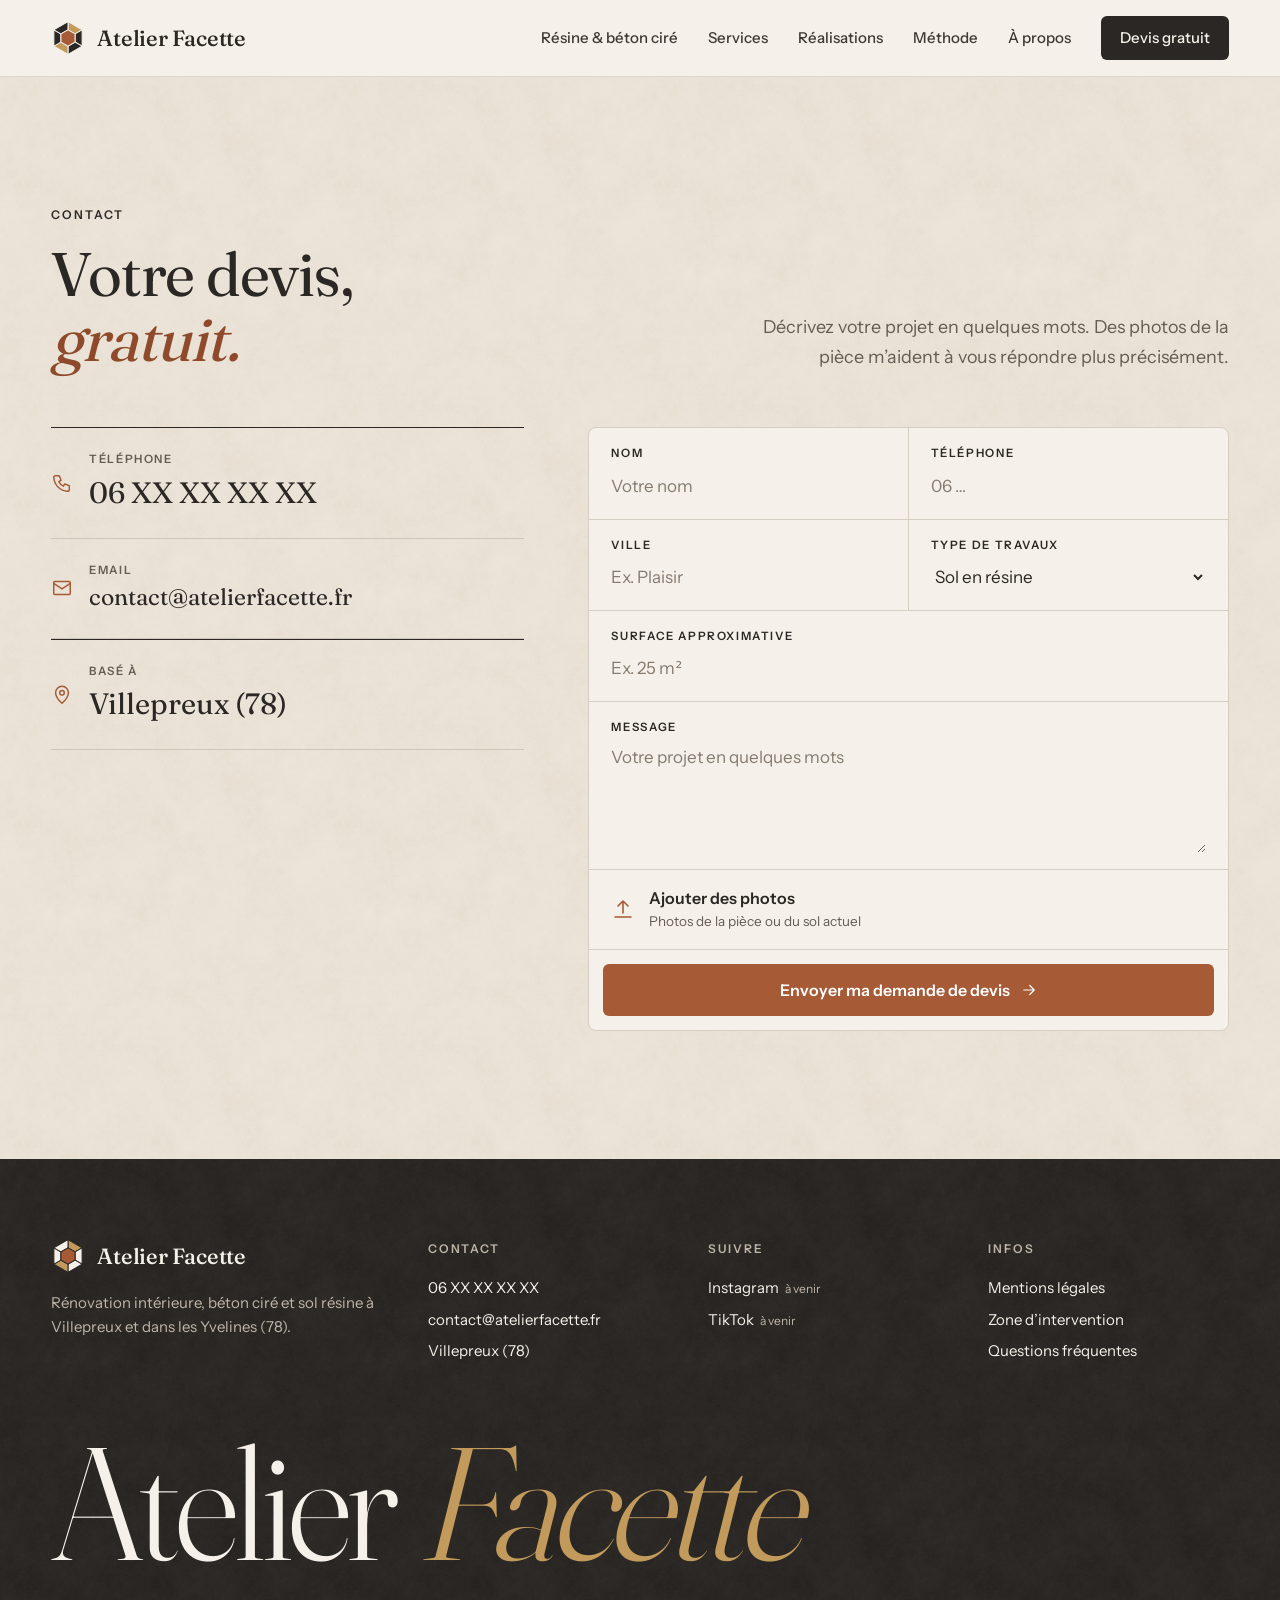
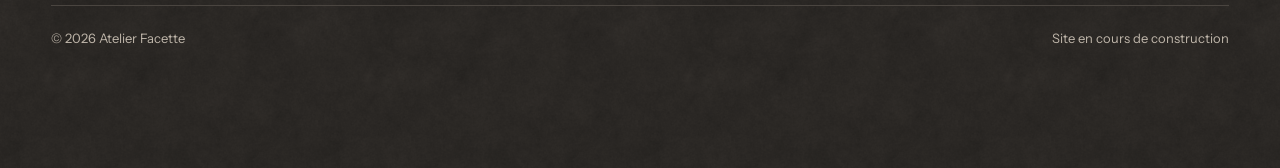
==== livrables/sites-web/2026-10-09_site-renovation/site/contact.html @ df1c3c62 "Atelier Facette : logo hexagonal et site vitrine de 7 pages - Logo : prompts Gemini, comparaison éme" ====
<!doctype html>
<html lang="fr">
<head>
<meta charset="utf-8">
<meta name="viewport" content="width=device-width, initial-scale=1">
<title>Demande de devis gratuit · Atelier Facette</title>
<meta name="description" content="Demandez votre devis gratuit pour vos travaux de béton ciré, sol résine ou rénovation intérieure dans les Yvelines.">
<!-- PHASE DE TEST : le site ne doit pas apparaître sur Google. Retirer cette ligne au lancement. -->
<meta name="robots" content="noindex, nofollow">
<meta name="theme-color" content="#F5F1EA">
<link rel="icon" href="images/favicon.svg" type="image/svg+xml">
<link rel="apple-touch-icon" href="images/icone-512.png">
<meta property="og:title" content="Atelier Facette, rénovation intérieure et béton ciré dans les Yvelines">
<meta property="og:description" content="Béton ciré, sol résine et rénovation intérieure à Villepreux et dans les Yvelines (78).">
<meta property="og:image" content="images/salon-beton-cire.jpg">
<meta property="og:locale" content="fr_FR">
<link rel="preload" href="fonts/Fraunces.ttf" as="font" type="font/ttf" crossorigin>
<link rel="stylesheet" href="css/style.css">
<script src="js/main.js" defer></script>
</head>
<body>
<a class="skip" href="#contenu">Aller au contenu</a>

<!-- ================= BARRE DE NAVIGATION ================= -->
<div class="top">
  <div class="wrap top-in">
    <a class="logo" href="index.html" aria-label="Atelier Facette, accueil">
      <span class="logo-mk"><svg viewBox="0 0 100 100" aria-hidden="true"><g stroke="#F5F1EA" stroke-width="3"><polygon points="50,2 91.57,26 70.78,38 50,26" fill="#C29A5B"/><polygon points="91.57,26 91.57,74 70.78,62 70.78,38" fill="#2A2724"/><polygon points="91.57,74 50,98 50,74 70.78,62" fill="#2A2724"/><polygon points="50,98 8.43,74 29.22,62 50,74" fill="#C29A5B"/><polygon points="8.43,74 8.43,26 29.22,38 29.22,62" fill="#2A2724"/><polygon points="8.43,26 50,2 50,26 29.22,38" fill="#2A2724"/><polygon points="50,26 70.78,38 70.78,62 50,74 29.22,62 29.22,38" fill="#A65A36"/></g></svg></span>
      <span class="logo-tx">Atelier Facette</span>
    </a>
    <nav class="nav" id="menu" aria-label="Menu principal">
      <a href="beton-cire-resine.html">Résine &amp; béton ciré</a>
      <a href="services.html">Services</a>
      <a href="realisations.html">Réalisations</a>
      <a href="methode.html">Méthode</a>
      <a href="a-propos.html">À propos</a>
      <a class="btn btn-ink" href="contact.html" style="min-height:44px;padding:0 18px">Devis gratuit</a>
    </nav>
    <button class="burger" type="button" aria-label="Ouvrir le menu" aria-expanded="false" aria-controls="menu"><svg viewBox="0 0 24 24" class="ic"><path d="M4 7h16M4 12h16M4 17h16"/></svg></button>
  </div>
</div>

<main id="contenu">

<section class="sec sand grain" id="contact">
  <div class="wrap">
    <div class="head rv">
      <div>
        <p class="lbl" style="margin:0 0 18px">Contact</p>
        <h1 class="h2">Votre devis,<br><em>gratuit.</em></h1>
      </div>
      <p class="intro">Décrivez votre projet en quelques mots. Des photos de la pièce m’aident à vous répondre plus précisément.</p>
    </div>
    <div class="ct-g">
      <div class="rv">
        <!-- À COMPLÉTER : téléphone et email -->
        <a class="ct-line" href="tel:06XXXXXXXX"><svg viewBox="0 0 24 24" class="ic"><path d="M5 4h4l2 5-2.5 1.5a11 11 0 0 0 5 5L15 13l5 2v4a2 2 0 0 1-2 2A16 16 0 0 1 3 6a2 2 0 0 1 2-2"/></svg><span><small>Téléphone</small><strong>06 XX XX XX XX</strong></span></a>
        <a class="ct-line" href="mailto:contact@atelierfacette.fr"><svg viewBox="0 0 24 24" class="ic"><rect x="3" y="5" width="18" height="14" rx="1"/><path d="M3 7l9 6 9-6"/></svg><span><small>Email</small><strong class="mail">contact@atelierfacette.fr</strong></span></a>
        <div class="ct-line"><svg viewBox="0 0 24 24" class="ic"><path d="M12 21s7-6.2 7-11.5A7 7 0 0 0 5 9.5C5 14.8 12 21 12 21z"/><circle cx="12" cy="9.5" r="2.5"/></svg><span><small>Basé à</small><strong>Villepreux (78)</strong></span></div>
      </div>
      <!-- Formulaire : pas encore branché. À la mise en ligne, il sera relié à un service d'envoi d'emails. -->
      <form class="form rv" id="devis">
        <div class="f"><label for="f-nom">Nom</label><input id="f-nom" name="nom" type="text" autocomplete="name" placeholder="Votre nom" required></div>
        <div class="f"><label for="f-tel">Téléphone</label><input id="f-tel" name="telephone" type="tel" autocomplete="tel" placeholder="06 …" required></div>
        <div class="f"><label for="f-ville">Ville</label><input id="f-ville" name="ville" type="text" placeholder="Ex. Plaisir"></div>
        <div class="f"><label for="f-type">Type de travaux</label>
          <select id="f-type" name="type">
            <option>Sol en résine</option>
            <option>Béton ciré</option>
            <option>Cuisine</option>
            <option>Salle de bain</option>
            <option>Murs (enduits, peinture)</option>
            <option>Sols (PVC, parquet, carrelage)</option>
            <option>Rénovation complète</option>
            <option>Autre</option>
          </select></div>
        <div class="f full"><label for="f-surf">Surface approximative</label><input id="f-surf" name="surface" type="text" inputmode="numeric" placeholder="Ex. 25 m²"></div>
        <div class="f full"><label for="f-msg">Message</label><textarea id="f-msg" name="message" placeholder="Votre projet en quelques mots"></textarea></div>
        <div class="f full"><label class="drop" for="f-photos"><svg viewBox="0 0 24 24" class="ic"><path d="M12 16V4M7 9l5-5 5 5M4 20h16"/></svg><span>Ajouter des photos<small class="drop-n">Photos de la pièce ou du sol actuel</small></span><input id="f-photos" name="photos" type="file" accept="image/*" multiple></label></div>
        <div class="f-go"><button class="btn btn-acc" type="submit">Envoyer ma demande de devis <svg viewBox="0 0 24 24" class="ic arr"><path d="M5 12h14M13 6l6 6-6 6"/></svg></button></div>
        <div class="sent" role="status" hidden>Version de test : l’envoi du formulaire sera branché à la mise en ligne.</div>
      </form>
    </div>
  </div>
</section>

</main>

<!-- ================= PIED DE PAGE ================= -->
<footer class="foot dark grain">
  <div class="wrap">
    <div class="foot-g">
      <div>
        <a class="logo" href="index.html" aria-label="Atelier Facette, accueil" style="color:#F5F1EA">
          <span class="logo-mk"><svg viewBox="0 0 100 100" aria-hidden="true"><g stroke="#2A2724" stroke-width="3"><polygon points="50,2 91.57,26 70.78,38 50,26" fill="#C29A5B"/><polygon points="91.57,26 91.57,74 70.78,62 70.78,38" fill="#F5F1EA"/><polygon points="91.57,74 50,98 50,74 70.78,62" fill="#F5F1EA"/><polygon points="50,98 8.43,74 29.22,62 50,74" fill="#C29A5B"/><polygon points="8.43,74 8.43,26 29.22,38 29.22,62" fill="#F5F1EA"/><polygon points="8.43,26 50,2 50,26 29.22,38" fill="#F5F1EA"/><polygon points="50,26 70.78,38 70.78,62 50,74 29.22,62 29.22,38" fill="#A65A36"/></g></svg></span>
          <span class="logo-tx">Atelier Facette</span>
        </a>
        <p class="foot-txt">Rénovation intérieure, béton ciré et sol résine à Villepreux et dans les Yvelines (78).</p>
      </div>
      <div><h2 class="lbl">Contact</h2><ul><li><a href="tel:06XXXXXXXX">06 XX XX XX XX</a></li><li><a href="mailto:contact@atelierfacette.fr">contact@atelierfacette.fr</a></li><li>Villepreux (78)</li></ul></div>
      <div><h2 class="lbl">Suivre</h2><ul><li>Instagram<span class="soon">à venir</span></li><li>TikTok<span class="soon">à venir</span></li></ul></div>
      <div><h2 class="lbl">Infos</h2><ul><li><a href="mentions-legales.html">Mentions légales</a></li><li><a href="a-propos.html#zone">Zone d’intervention</a></li><li><a href="methode.html#faq">Questions fréquentes</a></li></ul></div>
    </div>
    <div class="foot-big" aria-hidden="true">Atelier <em>Facette</em></div>
    <div class="foot-b"><span>© <span class="year">2026</span> Atelier Facette</span><span>Site en cours de construction</span></div>
  </div>
</footer>

<!-- Barre d'appel fixée en bas de l'écran, sur téléphone uniquement -->
<div class="callbar">
  <a class="btn btn-acc" href="tel:06XXXXXXXX"><svg viewBox="0 0 24 24" class="ic"><path d="M5 4h4l2 5-2.5 1.5a11 11 0 0 0 5 5L15 13l5 2v4a2 2 0 0 1-2 2A16 16 0 0 1 3 6a2 2 0 0 1 2-2"/></svg>Appeler</a>
  <a class="btn btn-ink" href="contact.html">Devis gratuit</a>
</div>

</body>
</html>
---- livrables/sites-web/2026-10-09_site-renovation/site/css/style.css ----
/* =========================================================
   Atelier Facette : feuille de style du site
   Couleurs, polices, mise en page et animations.
   ========================================================= */

/* ---------- Polices hébergées sur le site (pas d'appel à Google, conforme RGPD) ---------- */
@font-face{font-family:'Fraunces';src:url('../fonts/Fraunces.ttf') format('truetype');font-weight:100 900;font-display:swap}
@font-face{font-family:'Instrument Sans';src:url('../fonts/InstrumentSans.ttf') format('truetype');font-weight:400 700;font-display:swap}

/* ---------- Couleurs de la marque ---------- */
:root{
  --cream:#F5F1EA;     /* blanc cassé, fond principal */
  --sand:#EAE2D6;      /* sable, fond alterné */
  --stone:#D6CEC2;     /* béton clair, bordures */
  --pebble:#645B52;    /* galet, textes secondaires */
  --ink:#2A2724;       /* anthracite chaud, textes et fonds sombres */
  --terra:#A65A36;     /* terracotta, couleur d'accent */
  --terra-dark:#8E4A2B;
  --ochre:#C29A5B;     /* ocre, touches ponctuelles */
  --card:#FBF8F3;
  --serif:'Fraunces',Georgia,serif;
  --sans:'Instrument Sans',system-ui,sans-serif;
}

/* ---------- Bases ---------- */
*,*::before,*::after{box-sizing:border-box}
html{scroll-behavior:smooth}
body{margin:0;background:var(--cream);color:var(--ink);font-family:var(--sans);font-size:17px;line-height:1.6;overflow-x:clip}
/* Chaque page occupe au moins tout l'écran : le pied de page reste en bas, même si le contenu est court */
body{min-height:100vh;min-height:100dvh;display:flex;flex-direction:column}
main{flex:1}
img{max-width:100%}
a{color:var(--ink)}a:hover{color:var(--terra-dark)}
.wrap{max-width:1320px;margin:0 auto;padding:0 clamp(16px,4vw,56px)}
.sec{padding:clamp(80px,10vw,150px) 0;scroll-margin-top:72px;position:relative;isolation:isolate}
.cream{background:var(--cream)}
.sand{background:var(--sand)}
.dark{background:var(--ink);color:var(--cream)}
.grain::before{content:"";position:absolute;inset:0;background-image:url('../images/grain.png');background-size:320px 320px;opacity:.45;mix-blend-mode:soft-light;pointer-events:none;z-index:-1}
.dark.grain::before{opacity:.32;mix-blend-mode:overlay}
.skip{position:absolute;left:-9999px;top:8px;z-index:100;background:var(--ink);color:var(--cream);padding:10px 16px;border-radius:6px}
.skip:focus{left:16px;color:var(--cream)}

/* ---------- Textes ---------- */
.lbl{font-size:12px;font-weight:600;letter-spacing:.16em;text-transform:uppercase;color:var(--ink)}
.num{color:var(--terra-dark);margin-right:10px}
.muted{color:var(--pebble)}
.h1{margin:0;font-family:var(--serif);font-weight:400;font-size:clamp(48px,7.2vw,112px);line-height:1.02;letter-spacing:-.025em;max-width:11.5em}
.h2{margin:0;font-family:var(--serif);font-weight:400;font-size:clamp(38px,4.8vw,70px);line-height:1.05;letter-spacing:-.02em}
.h2 em{font-style:italic;color:var(--terra-dark)}
.dark .h2 em{color:var(--ochre)}
.intro{font-size:clamp(17px,1.4vw,19.5px);color:var(--pebble);max-width:500px;margin:0;line-height:1.65}
.dark .intro{color:#BFB6AA}
.head{display:flex;justify-content:space-between;align-items:flex-end;gap:28px 64px;flex-wrap:wrap}
.head .intro{text-align:right;margin-left:auto}
.eyebrow{display:flex;align-items:center;gap:12px;margin-bottom:26px}
.eyebrow i{width:22px;height:1px;background:var(--terra);display:block;flex:none}

/* ---------- Boutons ---------- */
.btn{display:inline-flex;align-items:center;justify-content:center;gap:10px;min-height:52px;padding:0 26px;border-radius:6px;font-weight:600;font-size:16px;text-decoration:none;border:1px solid transparent;cursor:pointer;font-family:inherit;transition:background-color .35s ease,color .35s ease,border-color .35s ease}
.btn svg{width:18px;height:18px}
.btn .arr{transition:transform .35s ease}
.btn:hover .arr{transform:translateX(4px)}
.btn-acc{background:var(--terra);color:#fff}.btn-acc:hover{background:var(--terra-dark);color:#fff}
.btn-line{border-color:#CFC6B9;color:var(--ink);background:transparent}.btn-line:hover{border-color:var(--ink);background:var(--ink);color:var(--cream)}
.btn-ink{background:var(--ink);color:var(--cream)}.btn-ink:hover{background:var(--terra);color:#fff}
.ic{fill:none;stroke:currentColor;stroke-width:1.6;stroke-linecap:round;stroke-linejoin:round}

/* ---------- Légendes et images ---------- */
.cap{position:absolute;left:16px;bottom:16px;display:flex;align-items:center;gap:10px;background:rgba(245,241,234,.94);padding:8px 13px;border-radius:5px;font-size:13.5px;font-weight:600;z-index:3}
.cap small{font-size:11px;font-weight:600;letter-spacing:.14em;text-transform:uppercase;color:var(--pebble)}
.img{display:block;width:100%;height:100%;object-fit:cover}
.ph{background-color:#E1D8CB;background-image:repeating-linear-gradient(135deg,rgba(42,39,36,.07) 0 1px,transparent 1px 12px);display:flex;align-items:center;justify-content:center}
.ph span{font-size:11.5px;font-weight:600;letter-spacing:.14em;text-transform:uppercase;color:var(--pebble);background:var(--cream);padding:7px 12px;border-radius:4px}
.zoom img{transition:transform 1.2s cubic-bezier(.2,.7,.2,1)}
.zoom:hover img{transform:scale(1.05)}

/* ---------- Barre de navigation ---------- */
.top{position:sticky;top:0;z-index:30;background:rgba(245,241,234,.93);backdrop-filter:blur(10px);-webkit-backdrop-filter:blur(10px);border-bottom:1px solid #DED6CA}
.top-in{display:flex;align-items:center;justify-content:space-between;gap:24px;height:76px}
.logo{display:flex;align-items:center;gap:12px;text-decoration:none;color:var(--ink)}
.logo-mk{position:relative;display:block;width:34px;height:34px;overflow:hidden;-webkit-mask:linear-gradient(#000 0 0);mask:linear-gradient(#000 0 0)}
.logo-mk svg{display:block;width:34px;height:34px}
.logo-mk::after{content:"";position:absolute;top:-20%;bottom:-20%;left:-80%;width:45%;background:linear-gradient(100deg,transparent,rgba(255,255,255,.85),transparent);transform:skewX(-18deg);opacity:0}
.logo-tx{font-family:var(--serif);font-weight:500;font-size:22px;letter-spacing:-.01em;line-height:1}
.nav{display:flex;align-items:center;gap:30px}
.nav a{text-decoration:none;font-weight:500;font-size:15px;color:#3E3933}
.nav a:hover{color:var(--terra-dark)}
/* Page en cours, soulignée dans le menu */
.nav a[aria-current="page"]{color:var(--ink);font-weight:600;text-decoration:underline;text-decoration-color:var(--terra);text-decoration-thickness:2px;text-underline-offset:8px}
.nav a.btn{color:var(--cream)}
.burger{display:none;width:48px;height:48px;border:1px solid #CFC6B9;border-radius:6px;background:transparent;align-items:center;justify-content:center;cursor:pointer;color:var(--ink)}
.burger svg{width:22px;height:22px}

/* ---------- En-tête (hero) ---------- */
.hero{padding:clamp(48px,7vw,100px) 0 0}
.hero-head{display:flex;justify-content:space-between;align-items:flex-end;gap:32px 64px;flex-wrap:wrap}
.hero-r{display:flex;flex-direction:column;align-items:flex-end;gap:26px;max-width:450px;margin-left:auto}
.hero-r .intro{text-align:right}
.cta{display:flex;flex-wrap:wrap;gap:10px;justify-content:flex-end}
.w{display:inline-block;white-space:pre}
.tabs{display:flex;gap:32px;margin-top:clamp(48px,6vw,80px);border-bottom:1px solid var(--stone);overflow-x:auto;scrollbar-width:none}
.tabs::-webkit-scrollbar{display:none}
.tab{appearance:none;background:none;border:0;border-bottom:2px solid transparent;margin-bottom:-1px;padding:12px 0;display:flex;align-items:center;gap:9px;font-family:inherit;font-size:16px;font-weight:500;color:var(--pebble);cursor:pointer;white-space:nowrap;min-height:48px;transition:color .3s,border-color .3s}
.tab svg{width:19px;height:19px}
.tab:hover{color:var(--ink)}
.tab[aria-selected="true"]{color:var(--ink);font-weight:600;border-bottom-color:var(--terra)}
.show{position:relative;margin-top:24px;aspect-ratio:21/9;overflow:hidden;border-radius:8px;background:#E1D8CB}
.par{position:absolute;left:0;right:0;top:-7%;height:114%}
.slide{position:absolute;inset:0;opacity:0;transition:opacity 1.6s ease}
.slide.on{opacity:1}
.slide img{display:block;width:100%;height:100%;object-fit:cover;transform-origin:60% 50%}
.dots{position:absolute;right:68px;bottom:28px;display:flex;gap:6px;z-index:3}
.dots i{display:block;width:22px;height:2px;background:rgba(245,241,234,.55);border-radius:2px}
.dots i.on{background:var(--cream)}
.pause{position:absolute;right:16px;bottom:16px;z-index:3;width:44px;height:44px;border-radius:50%;border:0;background:rgba(245,241,234,.94);color:var(--ink);display:flex;align-items:center;justify-content:center;cursor:pointer}
.pause svg{width:16px;height:16px}
.facts{display:grid;grid-template-columns:repeat(4,minmax(0,1fr));border-bottom:1px solid var(--stone);margin-top:8px}
.fact{padding:26px 24px 30px 0;display:flex;flex-direction:column;gap:6px}
.fact + .fact{padding-left:24px;border-left:1px solid var(--stone)}
.fact b{font-family:var(--serif);font-size:21px;font-weight:400;line-height:1.25}

/* ---------- Spécialité ---------- */
.spec-g{display:grid;grid-template-columns:minmax(0,1fr) minmax(0,1fr);gap:clamp(32px,5vw,72px);margin-top:64px}
.adv{list-style:none;margin:0;padding:0;border-top:1px solid var(--stone)}
.adv li{display:grid;grid-template-columns:48px minmax(0,1fr);gap:8px;padding:24px 0;border-bottom:1px solid var(--stone)}
.adv .lbl{padding-top:6px;color:var(--terra-dark)}
.adv h3{margin:0;font-family:var(--serif);font-size:23px;font-weight:400}
.adv p{margin:4px 0 0;color:var(--pebble);font-size:16px}
.nuan{background:var(--cream);border-radius:8px;overflow:hidden;display:flex;flex-direction:column;box-shadow:0 1px 0 var(--stone)}
.nuan-pv{position:relative;aspect-ratio:4/3;overflow:hidden}
.nuan-pv .tx{position:absolute;inset:0;width:100%;height:100%;object-fit:cover;opacity:0;transition:opacity .9s ease}
.nuan-pv .tx.on{opacity:1}
.nuan-body{padding:22px 24px 24px;display:flex;flex-direction:column;gap:18px}
.nuan-top{display:flex;justify-content:space-between;gap:16px;align-items:baseline;flex-wrap:wrap}
.sws{display:grid;grid-template-columns:repeat(6,minmax(0,1fr));gap:8px}
.sw{appearance:none;border:1px solid var(--stone);border-radius:6px;padding:4px;background:var(--card);cursor:pointer;display:flex;flex-direction:column;gap:6px;font-family:inherit;color:var(--ink);min-height:44px;transition:border-color .3s}
.sw img{display:block;width:100%;aspect-ratio:1;object-fit:cover;border-radius:4px}
.sw span{font-size:11.5px;font-weight:600;line-height:1.15;text-align:center;padding-bottom:2px}
.sw:hover{border-color:#A79C8E}
.sw[aria-pressed="true"]{border-color:var(--ink);box-shadow:inset 0 -2px 0 var(--terra)}
.rooms{display:grid;grid-template-columns:repeat(3,minmax(0,1fr));gap:20px;margin-top:clamp(56px,7vw,96px)}
.room{display:flex;flex-direction:column;gap:14px}
.room .fr{position:relative;aspect-ratio:4/5;overflow:hidden;border-radius:8px;background:#E1D8CB}
.room h3{margin:0;font-family:var(--serif);font-size:23px;font-weight:400}
.room p{margin:0;color:var(--pebble);font-size:15.5px}

/* ---------- Services ---------- */
.svc{display:grid;grid-template-columns:repeat(3,minmax(0,1fr));gap:16px;margin-top:64px}
.card{padding:30px 28px 32px;border:1px solid var(--stone);border-radius:8px;display:flex;flex-direction:column;gap:12px;min-height:250px;background:var(--card);transition:border-color .35s,transform .35s}
.card:hover{border-color:#A79C8E;transform:translateY(-3px)}
.card .top-r{display:flex;justify-content:space-between;align-items:flex-start;margin-bottom:20px}
.card .top-r svg{width:30px;height:30px;color:var(--terra)}
.card h3{margin:0;font-family:var(--serif);font-size:24px;font-weight:400;line-height:1.2}
.card p{margin:0;color:var(--pebble);font-size:16px}
.card .lbl{color:var(--pebble)}
.card.feat{background:var(--ink);color:var(--cream);border-color:var(--ink)}
.card.feat p{color:#BFB6AA}
.card.feat .top-r svg{color:var(--ochre)}
.tagacc{font-size:11px;font-weight:700;letter-spacing:.14em;text-transform:uppercase;background:var(--terra);color:#fff;padding:5px 10px;border-radius:4px}

/* ---------- Réalisations (avant / après) ---------- */
.real-g{display:grid;grid-template-columns:repeat(3,minmax(0,1fr));gap:20px;margin-top:64px}
.ba{--pos:50%;position:relative;aspect-ratio:4/5;overflow:hidden;user-select:none;border-radius:8px;background:#E1D8CB}
.ba > .ph,.ba > .after{position:absolute;inset:0}
.ba .ph span{position:absolute;right:14px;bottom:14px}
.ba .after{overflow:hidden;clip-path:inset(0 calc(100% - var(--pos)) 0 0)}
.ba .after img{display:block;width:100%;height:100%;object-fit:cover;transition:transform 1.2s cubic-bezier(.2,.7,.2,1)}
.ba:hover .after img{transform:scale(1.05)}
.ba-lab{position:absolute;top:14px;z-index:3;padding:5px 10px;border-radius:4px;font-size:11px;font-weight:700;letter-spacing:.14em;background:var(--cream);color:var(--ink)}
.ba-line{position:absolute;top:0;bottom:0;left:var(--pos);width:2px;background:var(--cream);z-index:2;transform:translateX(-1px);pointer-events:none}
.ba-knob{position:absolute;top:50%;left:50%;width:44px;height:44px;margin:-22px 0 0 -22px;border-radius:50%;background:var(--cream);box-shadow:0 4px 16px rgba(42,39,36,.22);display:flex;align-items:center;justify-content:center;color:var(--ink)}
.ba-knob svg{width:20px;height:20px}
.ba input{position:absolute;inset:0;width:100%;height:100%;opacity:0;cursor:ew-resize;z-index:4;margin:0}
.real-c h3{margin:16px 0 2px;font-family:var(--serif);font-size:21px;font-weight:400}
.real-c p{margin:0;font-size:12px;font-weight:600;letter-spacing:.14em;text-transform:uppercase;color:var(--pebble)}

/* ---------- Méthode ---------- */
.dark .lbl{color:var(--cream)}
.dark .num{color:var(--ochre)}
.steps{list-style:none;margin:64px 0 0;padding:0;display:grid;grid-template-columns:repeat(5,minmax(0,1fr));border-top:1px solid var(--cream)}
.steps li{padding:26px 22px 0 0}
.steps li + li{padding-left:22px;border-left:1px solid #4A4540}
.steps .k{font-family:var(--serif);font-size:48px;line-height:1;color:var(--ochre);font-weight:300}
.steps h3{margin:34px 0 8px;font-family:var(--serif);font-size:23px;font-weight:400;line-height:1.2}
.steps p{margin:0;color:#BFB6AA;font-size:15.5px}
.free{display:inline-block;margin-top:12px;font-size:11px;font-weight:700;letter-spacing:.14em;text-transform:uppercase;background:var(--terra);color:#fff;padding:4px 9px;border-radius:4px}

/* ---------- À propos ---------- */
.ab-g{display:grid;grid-template-columns:minmax(0,1fr) minmax(0,1fr);gap:clamp(32px,6vw,96px);align-items:stretch}
.ab-ph{position:relative;min-height:560px;overflow:hidden;border-radius:8px;background:#E1D8CB}
.ab-tx{display:flex;flex-direction:column;justify-content:space-between;gap:40px}
.ab-tx p:not(.lbl){font-size:clamp(17px,1.35vw,19px);color:#3E3933;margin:0 0 16px}
.stats{display:grid;grid-template-columns:repeat(2,minmax(0,1fr));gap:12px}
.stat{padding:22px 22px 24px;border:1px solid var(--stone);border-radius:8px;background:var(--card)}
.stat b{display:block;font-family:var(--serif);font-size:clamp(44px,4.2vw,62px);font-weight:300;line-height:1;font-variant-numeric:tabular-nums}
.stat b small{font-family:var(--sans);font-size:.3em;font-weight:600;letter-spacing:.06em;color:var(--terra-dark);margin-left:6px;vertical-align:.9em}
.stat p{margin:8px 0 0;font-size:15px;color:var(--pebble)}

/* ---------- Avis ---------- */
.avis{display:grid;grid-template-columns:repeat(3,minmax(0,1fr));gap:20px;margin-top:48px}
.avis-c{border:1px dashed #BDB3A5;border-radius:8px;min-height:190px;padding:24px;display:flex;flex-direction:column;justify-content:space-between;color:var(--pebble);font-size:15px}

/* ---------- Zone d'intervention ---------- */
.zone-g{display:grid;grid-template-columns:minmax(0,1fr) minmax(0,1fr);gap:clamp(32px,5vw,80px);align-items:center;margin-top:56px}
.towns{list-style:none;margin:0;padding:0;border-top:1px solid #CFC6B9}
.towns li{display:flex;justify-content:space-between;align-items:center;padding:16px 0;border-bottom:1px solid #CFC6B9;font-size:18px;font-weight:500}
.towns li.base{font-family:var(--serif);font-size:22px;font-weight:500}
.towns li .lbl{font-family:var(--sans);color:var(--pebble);font-size:11px}
.towns li.base .lbl{color:var(--terra-dark)}
.map{position:relative;aspect-ratio:1/1;background:var(--cream);border-radius:8px;overflow:hidden}
.ring{position:absolute;left:36%;top:42%;transform:translate(-50%,-50%);border:1px dashed #BDB3A5;border-radius:50%}
.pin{position:absolute;transform:translate(-50%,-50%);display:flex;align-items:center;gap:8px}
.pin i{width:9px;height:9px;border-radius:50%;background:var(--ink);display:block;flex:none}
.pin span{font-size:12.5px;font-weight:600;white-space:nowrap}
.pin.base i{width:16px;height:16px;background:var(--terra);box-shadow:0 0 0 6px rgba(166,90,54,.18)}
.pin.base span{font-family:var(--serif);font-size:17px;font-weight:500}
.map-n{position:absolute;left:16px;bottom:14px;color:var(--pebble);font-size:11px}

/* ---------- Questions fréquentes ---------- */
.faq-g{display:grid;grid-template-columns:minmax(0,.8fr) minmax(0,1.2fr);gap:clamp(32px,5vw,80px)}
.faq{border-top:1px solid var(--ink)}
.faq details{border-bottom:1px solid var(--stone)}
.faq summary{list-style:none;cursor:pointer;display:flex;justify-content:space-between;align-items:center;gap:20px;padding:24px 0;font-family:var(--serif);font-size:clamp(19px,1.6vw,23px);font-weight:400;min-height:44px}
.faq summary::-webkit-details-marker{display:none}
.faq summary svg{flex:none;width:20px;height:20px;transition:transform .35s;color:var(--terra)}
.faq details[open] summary svg{transform:rotate(45deg)}
.faq details p{margin:0 0 26px;color:var(--pebble);max-width:640px}

/* ---------- Contact ---------- */
.ct-g{display:grid;grid-template-columns:minmax(0,.85fr) minmax(0,1.15fr);gap:clamp(32px,5vw,80px);margin-top:56px}
.ct-line{display:flex;align-items:center;gap:16px;padding:22px 0;border-bottom:1px solid #CFC6B9;text-decoration:none;color:var(--ink)}
.ct-line:first-of-type{border-top:1px solid var(--ink)}
.ct-line svg{width:22px;height:22px;color:var(--terra);flex:none}
.ct-line small{display:block;font-size:11.5px;font-weight:600;letter-spacing:.14em;text-transform:uppercase;color:var(--pebble)}
.ct-line strong{font-family:var(--serif);font-weight:400;font-size:clamp(24px,2.3vw,32px)}
.ct-line strong.mail{font-size:clamp(19px,1.8vw,25px)}
.form{display:grid;grid-template-columns:repeat(2,minmax(0,1fr));background:var(--cream);border-radius:8px;overflow:hidden;border:1px solid var(--stone)}
.f{display:flex;flex-direction:column;gap:6px;padding:16px 22px;border-bottom:1px solid var(--stone)}
.f:nth-child(odd):not(.full){border-right:1px solid var(--stone)}
.f.full{grid-column:1/-1}
.f label{font-size:11.5px;font-weight:600;letter-spacing:.14em;text-transform:uppercase}
.f input,.f select,.f textarea{font-family:inherit;font-size:17px;color:var(--ink);background:transparent;border:0;outline:0;padding:4px 0;min-height:34px;width:100%}
.f textarea{min-height:110px;resize:vertical}
.f input::placeholder,.f textarea::placeholder{color:#857B70}
.f:focus-within{background:var(--card);box-shadow:inset 0 -2px 0 var(--terra)}
.drop{display:flex;align-items:center;gap:14px;cursor:pointer;min-height:44px;position:relative}
.drop svg{width:24px;height:24px;color:var(--terra);flex:none}
.drop span{font-size:16px;font-weight:600;text-transform:none;letter-spacing:0}
.drop small{display:block;color:var(--pebble);font-size:13.5px;font-weight:400}
.drop input{position:absolute;width:1px;height:1px;opacity:0}
.f-go{grid-column:1/-1;padding:14px}
.f-go .btn{width:100%}
.sent{grid-column:1/-1;background:var(--ink);color:var(--cream);padding:16px 22px;font-size:15px}
.sent[hidden]{display:none}

/* ---------- Pied de page ---------- */
.foot{padding:80px 0 120px;position:relative;isolation:isolate}
.foot a{color:var(--cream);text-decoration:none}.foot a:hover{color:var(--ochre)}
.foot .lbl{color:#BFB6AA}
.foot-g{display:grid;grid-template-columns:minmax(0,1.4fr) repeat(3,minmax(0,1fr));gap:40px}
.foot h2{margin:0 0 14px}
.foot ul{list-style:none;margin:0;padding:0;line-height:2.1;font-size:15px}
.foot .soon{font-size:12px;color:#BFB6AA;margin-left:6px}
.foot-txt{margin:18px 0 0;font-size:15px;max-width:340px;color:#BFB6AA}
.foot-big{font-family:var(--serif);font-weight:300;font-size:min(12.5vw,190px);letter-spacing:-.03em;line-height:.9;margin-top:64px;white-space:nowrap;overflow:hidden;color:var(--cream)}
.foot-big em{color:var(--ochre)}
.foot-b{display:flex;flex-wrap:wrap;justify-content:space-between;gap:12px;margin-top:30px;padding-top:22px;border-top:1px solid #4A4540;font-size:13px;color:#BFB6AA}
.callbar{display:none}

/* =========================================================
   Animations : seulement si l'appareil ne demande pas à les réduire
   ========================================================= */
@media (prefers-reduced-motion: no-preference){
  /* Transition douce d'une page à l'autre : fondu (Chrome, Edge) */
  @view-transition{navigation:auto}
  /* Le contenu apparaît en fondu à chaque page (tous les navigateurs) */
  main{animation:pagein .6s ease both}
  @keyframes pagein{from{opacity:0}to{opacity:1}}
  .w{animation:wd 1s cubic-bezier(.2,.7,.2,1) both;animation-delay:var(--d,0s)}
  @keyframes wd{from{opacity:0;transform:translateY(.45em)}to{opacity:1;transform:none}}
  .slide.on img{animation:kb 9s ease-out both}
  @keyframes kb{from{transform:scale(1)}to{transform:scale(1.08)}}
  .logo-mk::after{animation:shine 1.5s .6s ease-in-out 1 both}
  @keyframes shine{0%{left:-80%;opacity:1}100%{left:130%;opacity:1}}

  /* Navigateurs récents (Chrome, Edge) : animations liées au défilement */
  @supports (animation-timeline: view()){
    .par{animation:par linear both;animation-timeline:view();animation-range:cover 0% cover 100%}
    @keyframes par{from{transform:translateY(-6%)}to{transform:translateY(6%)}}
    .rv{animation:rv linear both;animation-timeline:view();animation-range:entry 0% cover 22%}
    .st > .rv:nth-child(2){animation-range:entry 5% cover 27%}
    .st > .rv:nth-child(3){animation-range:entry 10% cover 32%}
    .st > .rv:nth-child(4){animation-range:entry 15% cover 37%}
    .st > .rv:nth-child(5){animation-range:entry 20% cover 42%}
    .st > .rv:nth-child(6){animation-range:entry 25% cover 47%}
    @keyframes rv{from{opacity:0;transform:translateY(30px)}to{opacity:1;transform:none}}
  }

  /* Autres navigateurs (Firefox, Safari) : même effet, déclenché par main.js */
  .io .rv{opacity:0;transform:translateY(30px);transition:opacity .9s ease,transform .9s cubic-bezier(.2,.7,.2,1)}
  .io .rv.in{opacity:1;transform:none}
  .io .st > .rv:nth-child(2){transition-delay:.08s}
  .io .st > .rv:nth-child(3){transition-delay:.16s}
  .io .st > .rv:nth-child(4){transition-delay:.24s}
  .io .st > .rv:nth-child(5){transition-delay:.32s}
  .io .st > .rv:nth-child(6){transition-delay:.4s}
}
@media (prefers-reduced-motion: reduce){
  html{scroll-behavior:auto}
  .slide,.nuan-pv .tx,.btn,.btn .arr,.zoom img,.ba .after img,.card{transition:none}
  .zoom:hover img,.ba:hover .after img,.card:hover{transform:none}
}

/* =========================================================
   Adaptation aux écrans
   ========================================================= */
@media (max-width:1080px){
  .svc,.real-g,.rooms{grid-template-columns:repeat(2,minmax(0,1fr))}
  .steps{grid-template-columns:repeat(2,minmax(0,1fr))}
  .steps li,.steps li + li{padding:24px 20px 24px 0;border-left:0;border-bottom:1px solid #4A4540}
  .steps h3{margin-top:18px}
  .foot-g{grid-template-columns:repeat(2,minmax(0,1fr))}
}
@media (max-width:860px){
  body{font-size:16px}
  .nav{display:none;position:absolute;top:76px;left:0;right:0;flex-direction:column;align-items:stretch;gap:0;background:var(--cream);border-bottom:1px solid var(--stone);padding:6px 16px 20px}
  .nav.open{display:flex}
  .nav a{padding:15px 2px;border-bottom:1px solid #E3DBCF;font-size:17px}
  .nav .btn{margin-top:14px;border-bottom:0}
  .burger{display:flex}
  .hero-head,.head{flex-direction:column;align-items:flex-start}
  .hero-r{align-items:flex-start;margin-left:0}
  .tabs{gap:24px}
  .hero-r .intro,.head .intro{text-align:left;margin-left:0}
  .cta{justify-content:flex-start}
  .show{aspect-ratio:4/5}
  .show .cap{right:72px;flex-wrap:wrap;row-gap:2px}
  .dots{display:none}
  .facts{grid-template-columns:repeat(2,minmax(0,1fr))}
  .fact,.fact + .fact{padding:20px 16px 20px 0;border-left:0}
  .fact:nth-child(even){padding-left:16px;border-left:1px solid var(--stone)}
  .spec-g,.ab-g,.zone-g,.faq-g,.ct-g{grid-template-columns:minmax(0,1fr)}
  .svc,.real-g,.avis,.rooms{grid-template-columns:minmax(0,1fr)}
  .sws{grid-template-columns:repeat(3,minmax(0,1fr))}
  .steps{grid-template-columns:minmax(0,1fr)}
  .form{grid-template-columns:minmax(0,1fr)}
  .f:nth-child(odd):not(.full){border-right:0}
  .ab-ph{min-height:0;aspect-ratio:4/5}
  .map{max-width:460px;width:100%}
  .callbar{display:grid;grid-template-columns:minmax(0,1fr) minmax(0,1fr);gap:8px;position:fixed;left:0;right:0;bottom:0;z-index:40;padding:10px 12px calc(10px + env(safe-area-inset-bottom));background:rgba(245,241,234,.97);border-top:1px solid var(--stone)}
  .callbar .btn{min-height:50px;padding:0 12px}
  .foot-g{grid-template-columns:minmax(0,1fr)}
}
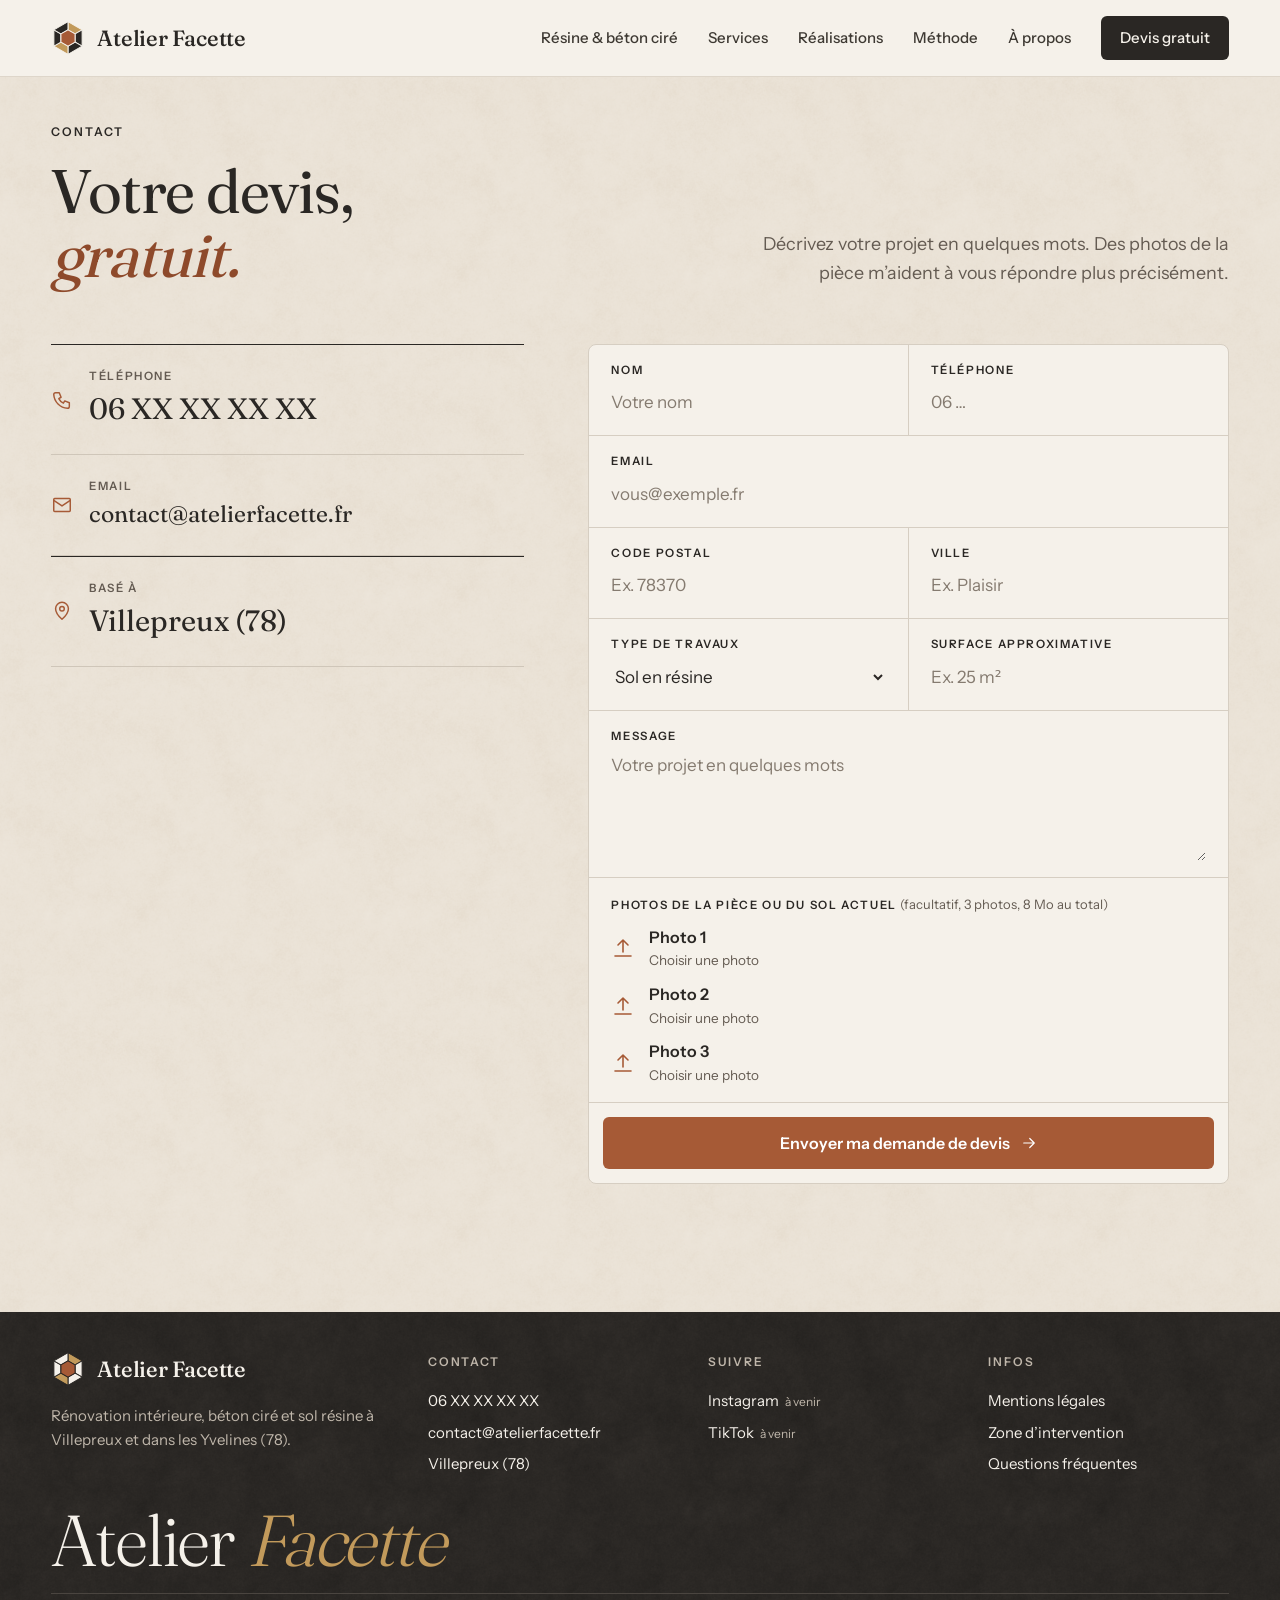
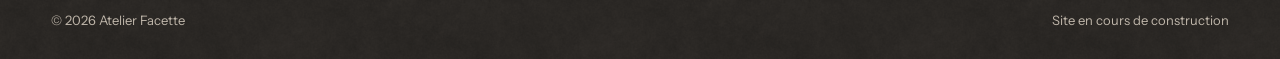
==== commit d6fc5dad: "Séance IA 2 (trieur de devis v1 à v4), formulaire Atelier Facette (e-mail, code postal), espacements" ====
--- a/livrables/sites-web/2026-10-09_site-renovation/site/contact.html
+++ b/livrables/sites-web/2026-10-09_site-renovation/site/contact.html
@@ -58,12 +58,20 @@
         <a class="ct-line" href="mailto:contact@atelierfacette.fr"><svg viewBox="0 0 24 24" class="ic"><rect x="3" y="5" width="18" height="14" rx="1"/><path d="M3 7l9 6 9-6"/></svg><span><small>Email</small><strong class="mail">contact@atelierfacette.fr</strong></span></a>
         <div class="ct-line"><svg viewBox="0 0 24 24" class="ic"><path d="M12 21s7-6.2 7-11.5A7 7 0 0 0 5 9.5C5 14.8 12 21 12 21z"/><circle cx="12" cy="9.5" r="2.5"/></svg><span><small>Basé à</small><strong>Villepreux (78)</strong></span></div>
       </div>
-      <!-- Formulaire : pas encore branché. À la mise en ligne, il sera relié à un service d'envoi d'emails. -->
-      <form class="form rv" id="devis">
-        <div class="f"><label for="f-nom">Nom</label><input id="f-nom" name="nom" type="text" autocomplete="name" placeholder="Votre nom" required></div>
+      <!-- Formulaire relié à Netlify Forms : les demandes arrivent dans le tableau de bord Netlify et par email.
+           data-netlify="true" : Netlify détecte le formulaire au déploiement
+           netlify-honeypot : piège à robots (champ caché que seuls les robots remplissent)
+           action : page affichée après l'envoi -->
+      <form class="form rv" id="devis" name="devis" method="POST" action="/merci.html" enctype="multipart/form-data" data-netlify="true" netlify-honeypot="bot-field">
+        <input type="hidden" name="form-name" value="devis">
+        <p hidden><label>Ne pas remplir : <input name="bot-field"></label></p>
+        <!-- Mise en page : class="g" = champ de la colonne de gauche, class="full" = pleine largeur -->
+        <div class="f g"><label for="f-nom">Nom</label><input id="f-nom" name="nom" type="text" autocomplete="name" placeholder="Votre nom" required></div>
         <div class="f"><label for="f-tel">Téléphone</label><input id="f-tel" name="telephone" type="tel" autocomplete="tel" placeholder="06 …" required></div>
-        <div class="f"><label for="f-ville">Ville</label><input id="f-ville" name="ville" type="text" placeholder="Ex. Plaisir"></div>
-        <div class="f"><label for="f-type">Type de travaux</label>
+        <div class="f full"><label for="f-mail">Email</label><input id="f-mail" name="email" type="email" autocomplete="email" placeholder="vous@exemple.fr" required></div>
+        <div class="f g"><label for="f-cp">Code postal</label><input id="f-cp" name="code_postal" type="text" inputmode="numeric" autocomplete="postal-code" pattern="[0-9]{5}" maxlength="5" title="5 chiffres, ex. 78450" placeholder="Ex. 78370" required></div>
+        <div class="f"><label for="f-ville">Ville</label><input id="f-ville" name="ville" type="text" autocomplete="address-level2" placeholder="Ex. Plaisir"></div>
+        <div class="f g"><label for="f-type">Type de travaux</label>
           <select id="f-type" name="type">
             <option>Sol en résine</option>
             <option>Béton ciré</option>
@@ -74,11 +82,17 @@
             <option>Rénovation complète</option>
             <option>Autre</option>
           </select></div>
-        <div class="f full"><label for="f-surf">Surface approximative</label><input id="f-surf" name="surface" type="text" inputmode="numeric" placeholder="Ex. 25 m²"></div>
+        <div class="f"><label for="f-surf">Surface approximative</label><input id="f-surf" name="surface" type="text" inputmode="numeric" placeholder="Ex. 25 m²"></div>
         <div class="f full"><label for="f-msg">Message</label><textarea id="f-msg" name="message" placeholder="Votre projet en quelques mots"></textarea></div>
-        <div class="f full"><label class="drop" for="f-photos"><svg viewBox="0 0 24 24" class="ic"><path d="M12 16V4M7 9l5-5 5 5M4 20h16"/></svg><span>Ajouter des photos<small class="drop-n">Photos de la pièce ou du sol actuel</small></span><input id="f-photos" name="photos" type="file" accept="image/*" multiple></label></div>
+        <!-- Netlify n'accepte qu'un fichier par champ : 3 champs photo, 8 Mo au total -->
+        <div class="f full photos">
+          <span class="ph-t">Photos de la pièce ou du sol actuel <small>(facultatif, 3 photos, 8 Mo au total)</small></span>
+          <label class="drop" for="f-photo1"><svg viewBox="0 0 24 24" class="ic"><path d="M12 16V4M7 9l5-5 5 5M4 20h16"/></svg><span>Photo 1<small class="drop-n">Choisir une photo</small></span><input id="f-photo1" name="photo1" type="file" accept="image/*"></label>
+          <label class="drop" for="f-photo2"><svg viewBox="0 0 24 24" class="ic"><path d="M12 16V4M7 9l5-5 5 5M4 20h16"/></svg><span>Photo 2<small class="drop-n">Choisir une photo</small></span><input id="f-photo2" name="photo2" type="file" accept="image/*"></label>
+          <label class="drop" for="f-photo3"><svg viewBox="0 0 24 24" class="ic"><path d="M12 16V4M7 9l5-5 5 5M4 20h16"/></svg><span>Photo 3<small class="drop-n">Choisir une photo</small></span><input id="f-photo3" name="photo3" type="file" accept="image/*"></label>
+        </div>
         <div class="f-go"><button class="btn btn-acc" type="submit">Envoyer ma demande de devis <svg viewBox="0 0 24 24" class="ic arr"><path d="M5 12h14M13 6l6 6-6 6"/></svg></button></div>
-        <div class="sent" role="status" hidden>Version de test : l’envoi du formulaire sera branché à la mise en ligne.</div>
+        <div class="sent" role="status" hidden></div>
       </form>
     </div>
   </div>
--- a/livrables/sites-web/2026-10-09_site-renovation/site/css/style.css
+++ b/livrables/sites-web/2026-10-09_site-renovation/site/css/style.css
@@ -33,6 +33,7 @@
 a{color:var(--ink)}a:hover{color:var(--terra-dark)}
 .wrap{max-width:1320px;margin:0 auto;padding:0 clamp(16px,4vw,56px)}
 .sec{padding:clamp(80px,10vw,150px) 0;scroll-margin-top:72px;position:relative;isolation:isolate}
+main > .sec:first-child{padding-top:clamp(28px,3.5vw,48px)} /* écart réduit entre le menu et le début de la page */
 .cream{background:var(--cream)}
 .sand{background:var(--sand)}
 .dark{background:var(--ink);color:var(--cream)}
@@ -93,7 +94,7 @@
 .burger svg{width:22px;height:22px}
 
 /* ---------- En-tête (hero) ---------- */
-.hero{padding:clamp(48px,7vw,100px) 0 0}
+.hero{padding:clamp(28px,3.5vw,48px) 0 0}
 .hero-head{display:flex;justify-content:space-between;align-items:flex-end;gap:32px 64px;flex-wrap:wrap}
 .hero-r{display:flex;flex-direction:column;align-items:flex-end;gap:26px;max-width:450px;margin-left:auto}
 .hero-r .intro{text-align:right}
@@ -237,7 +238,7 @@
 .ct-line strong.mail{font-size:clamp(19px,1.8vw,25px)}
 .form{display:grid;grid-template-columns:repeat(2,minmax(0,1fr));background:var(--cream);border-radius:8px;overflow:hidden;border:1px solid var(--stone)}
 .f{display:flex;flex-direction:column;gap:6px;padding:16px 22px;border-bottom:1px solid var(--stone)}
-.f:nth-child(odd):not(.full){border-right:1px solid var(--stone)}
+.f.g{border-right:1px solid var(--stone)} /* .g = champ de la colonne de gauche */
 .f.full{grid-column:1/-1}
 .f label{font-size:11.5px;font-weight:600;letter-spacing:.14em;text-transform:uppercase}
 .f input,.f select,.f textarea{font-family:inherit;font-size:17px;color:var(--ink);background:transparent;border:0;outline:0;padding:4px 0;min-height:34px;width:100%}
@@ -249,13 +250,18 @@
 .drop span{font-size:16px;font-weight:600;text-transform:none;letter-spacing:0}
 .drop small{display:block;color:var(--pebble);font-size:13.5px;font-weight:400}
 .drop input{position:absolute;width:1px;height:1px;opacity:0}
+.drop:focus-within{outline:2px solid var(--terra);outline-offset:4px;border-radius:4px}
+.photos{gap:10px}
+.photos .ph-t{font-size:11.5px;font-weight:600;letter-spacing:.14em;text-transform:uppercase}
+.photos .ph-t small{text-transform:none;letter-spacing:0;font-weight:400;color:var(--pebble);font-size:13px}
+.sent.err{background:var(--terra-dark)}
 .f-go{grid-column:1/-1;padding:14px}
 .f-go .btn{width:100%}
 .sent{grid-column:1/-1;background:var(--ink);color:var(--cream);padding:16px 22px;font-size:15px}
 .sent[hidden]{display:none}
 
 /* ---------- Pied de page ---------- */
-.foot{padding:80px 0 120px;position:relative;isolation:isolate}
+.foot{padding:40px 0 28px;position:relative;isolation:isolate}
 .foot a{color:var(--cream);text-decoration:none}.foot a:hover{color:var(--ochre)}
 .foot .lbl{color:#BFB6AA}
 .foot-g{display:grid;grid-template-columns:minmax(0,1.4fr) repeat(3,minmax(0,1fr));gap:40px}
@@ -263,9 +269,9 @@
 .foot ul{list-style:none;margin:0;padding:0;line-height:2.1;font-size:15px}
 .foot .soon{font-size:12px;color:#BFB6AA;margin-left:6px}
 .foot-txt{margin:18px 0 0;font-size:15px;max-width:340px;color:#BFB6AA}
-.foot-big{font-family:var(--serif);font-weight:300;font-size:min(12.5vw,190px);letter-spacing:-.03em;line-height:.9;margin-top:64px;white-space:nowrap;overflow:hidden;color:var(--cream)}
+.foot-big{font-family:var(--serif);font-weight:300;font-size:min(6vw,72px);letter-spacing:-.03em;line-height:.9;margin-top:28px;white-space:nowrap;overflow:hidden;color:var(--cream)}
 .foot-big em{color:var(--ochre)}
-.foot-b{display:flex;flex-wrap:wrap;justify-content:space-between;gap:12px;margin-top:30px;padding-top:22px;border-top:1px solid #4A4540;font-size:13px;color:#BFB6AA}
+.foot-b{display:flex;flex-wrap:wrap;justify-content:space-between;gap:12px;margin-top:20px;padding-top:16px;border-top:1px solid #4A4540;font-size:13px;color:#BFB6AA}
 .callbar{display:none}
 
 /* =========================================================
@@ -345,9 +351,10 @@
   .sws{grid-template-columns:repeat(3,minmax(0,1fr))}
   .steps{grid-template-columns:minmax(0,1fr)}
   .form{grid-template-columns:minmax(0,1fr)}
-  .f:nth-child(odd):not(.full){border-right:0}
+  .f.g{border-right:0}
   .ab-ph{min-height:0;aspect-ratio:4/5}
   .map{max-width:460px;width:100%}
+  .foot{padding-bottom:120px} /* place pour la barre d'appel fixée en bas sur téléphone */
   .callbar{display:grid;grid-template-columns:minmax(0,1fr) minmax(0,1fr);gap:8px;position:fixed;left:0;right:0;bottom:0;z-index:40;padding:10px 12px calc(10px + env(safe-area-inset-bottom));background:rgba(245,241,234,.97);border-top:1px solid var(--stone)}
   .callbar .btn{min-height:50px;padding:0 12px}
   .foot-g{grid-template-columns:minmax(0,1fr)}
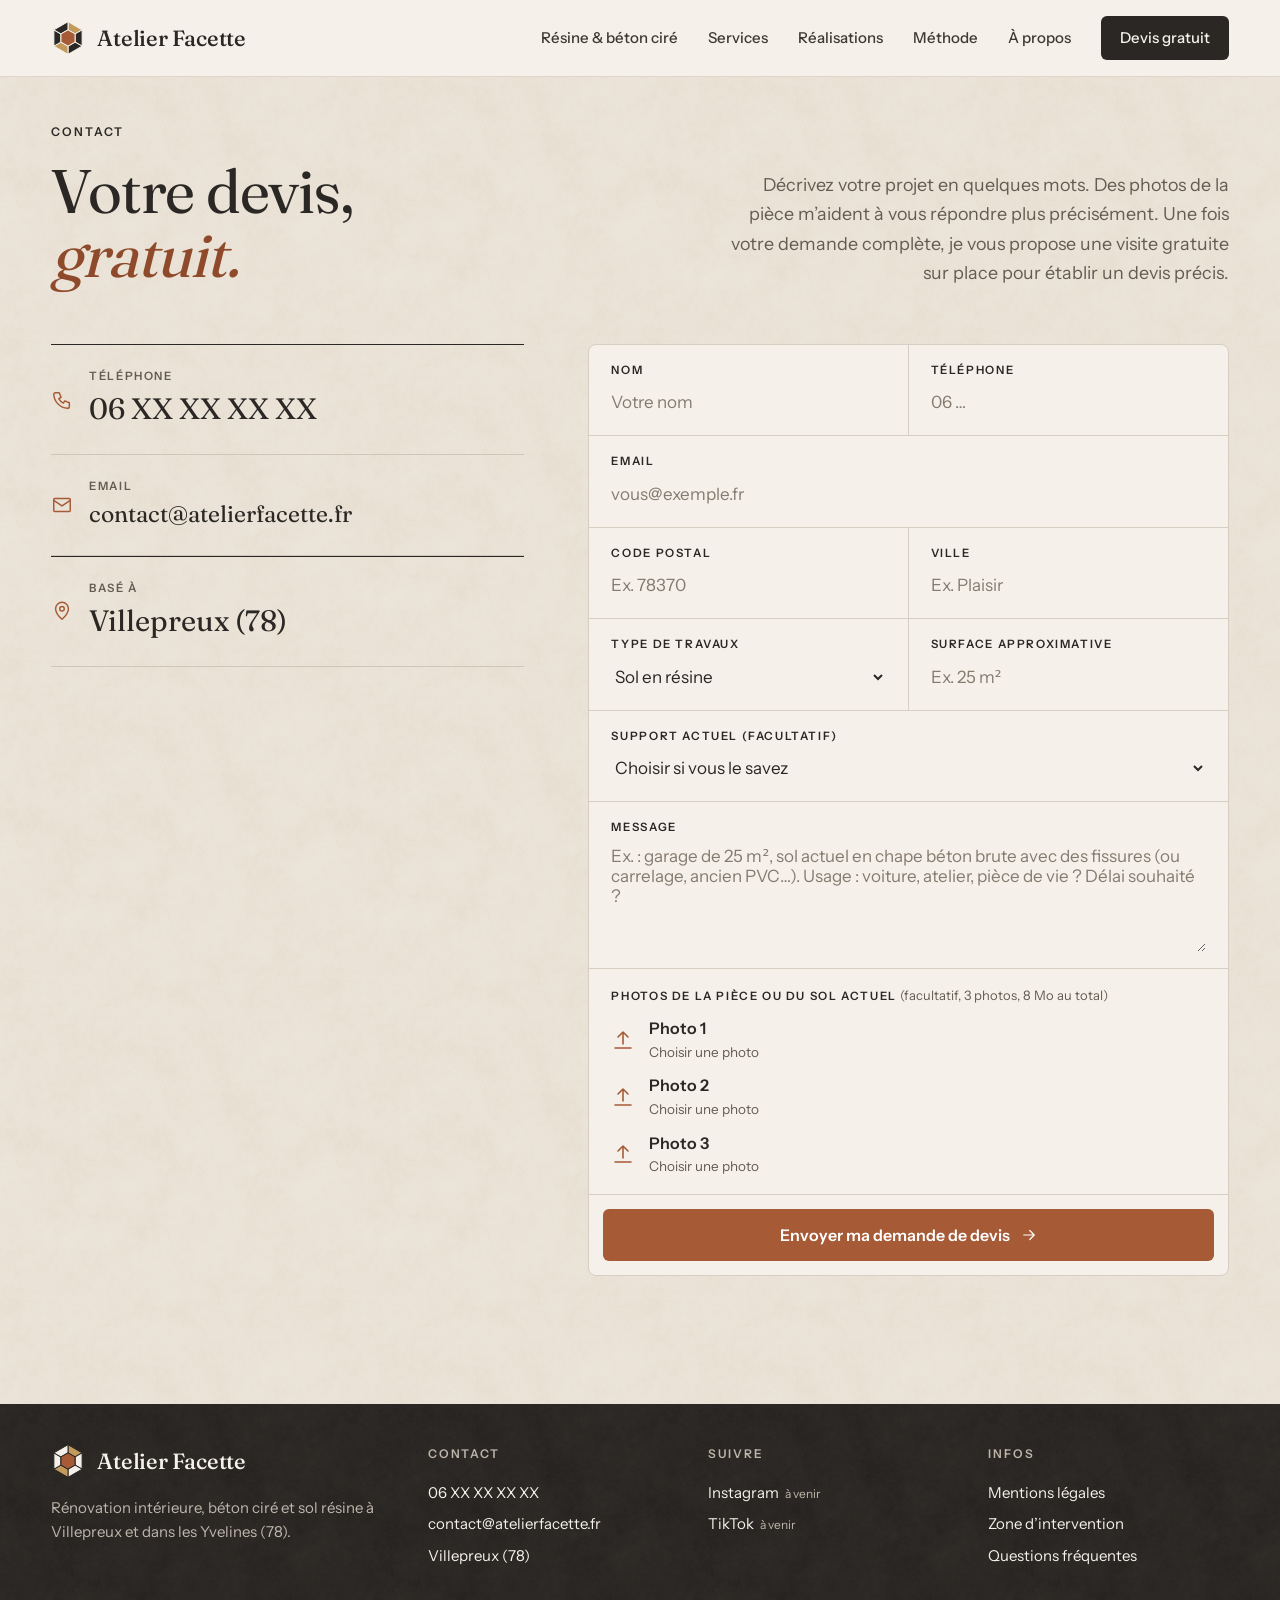
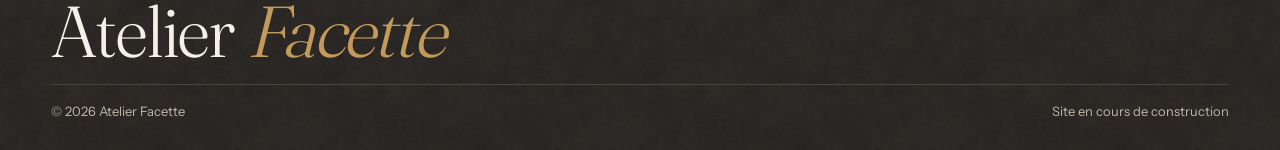
==== commit 57d9690a: "Atelier Facette : champ « Support actuel », annonce de la visite gratuite, exercice de Nicolas dans " ====
--- a/livrables/sites-web/2026-10-09_site-renovation/site/contact.html
+++ b/livrables/sites-web/2026-10-09_site-renovation/site/contact.html
@@ -49,7 +49,7 @@
         <p class="lbl" style="margin:0 0 18px">Contact</p>
         <h1 class="h2">Votre devis,<br><em>gratuit.</em></h1>
       </div>
-      <p class="intro">Décrivez votre projet en quelques mots. Des photos de la pièce m’aident à vous répondre plus précisément.</p>
+      <p class="intro">Décrivez votre projet en quelques mots. Des photos de la pièce m’aident à vous répondre plus précisément. Une fois votre demande complète, je vous propose une visite gratuite sur place pour établir un devis précis.</p>
     </div>
     <div class="ct-g">
       <div class="rv">
@@ -83,6 +83,17 @@
             <option>Autre</option>
           </select></div>
         <div class="f"><label for="f-surf">Surface approximative</label><input id="f-surf" name="surface" type="text" inputmode="numeric" placeholder="Ex. 25 m²"></div>
+        <!-- Affiché seulement pour les sols et le béton ciré (voir js/main.js, bloc « Support actuel ») -->
+        <div class="f full" id="bloc-support" hidden><label for="f-support">Support actuel (facultatif)</label>
+          <select id="f-support" name="support">
+            <option value="">Choisir si vous le savez</option>
+            <option>Chape / dalle béton en bon état</option>
+            <option>Chape / dalle béton fissurée</option>
+            <option>Carrelage</option>
+            <option>Parquet / plancher bois</option>
+            <option>PVC / moquette</option>
+            <option>Je ne sais pas</option>
+          </select></div>
         <div class="f full"><label for="f-msg">Message</label><textarea id="f-msg" name="message" placeholder="Votre projet en quelques mots"></textarea></div>
         <!-- Netlify n'accepte qu'un fichier par champ : 3 champs photo, 8 Mo au total -->
         <div class="f full photos">
--- a/livrables/sites-web/2026-10-09_site-renovation/site/css/style.css
+++ b/livrables/sites-web/2026-10-09_site-renovation/site/css/style.css
@@ -240,6 +240,7 @@
 .f{display:flex;flex-direction:column;gap:6px;padding:16px 22px;border-bottom:1px solid var(--stone)}
 .f.g{border-right:1px solid var(--stone)} /* .g = champ de la colonne de gauche */
 .f.full{grid-column:1/-1}
+.f[hidden]{display:none} /* sinon display:flex l'emporte sur l'attribut hidden */
 .f label{font-size:11.5px;font-weight:600;letter-spacing:.14em;text-transform:uppercase}
 .f input,.f select,.f textarea{font-family:inherit;font-size:17px;color:var(--ink);background:transparent;border:0;outline:0;padding:4px 0;min-height:34px;width:100%}
 .f textarea{min-height:110px;resize:vertical}
